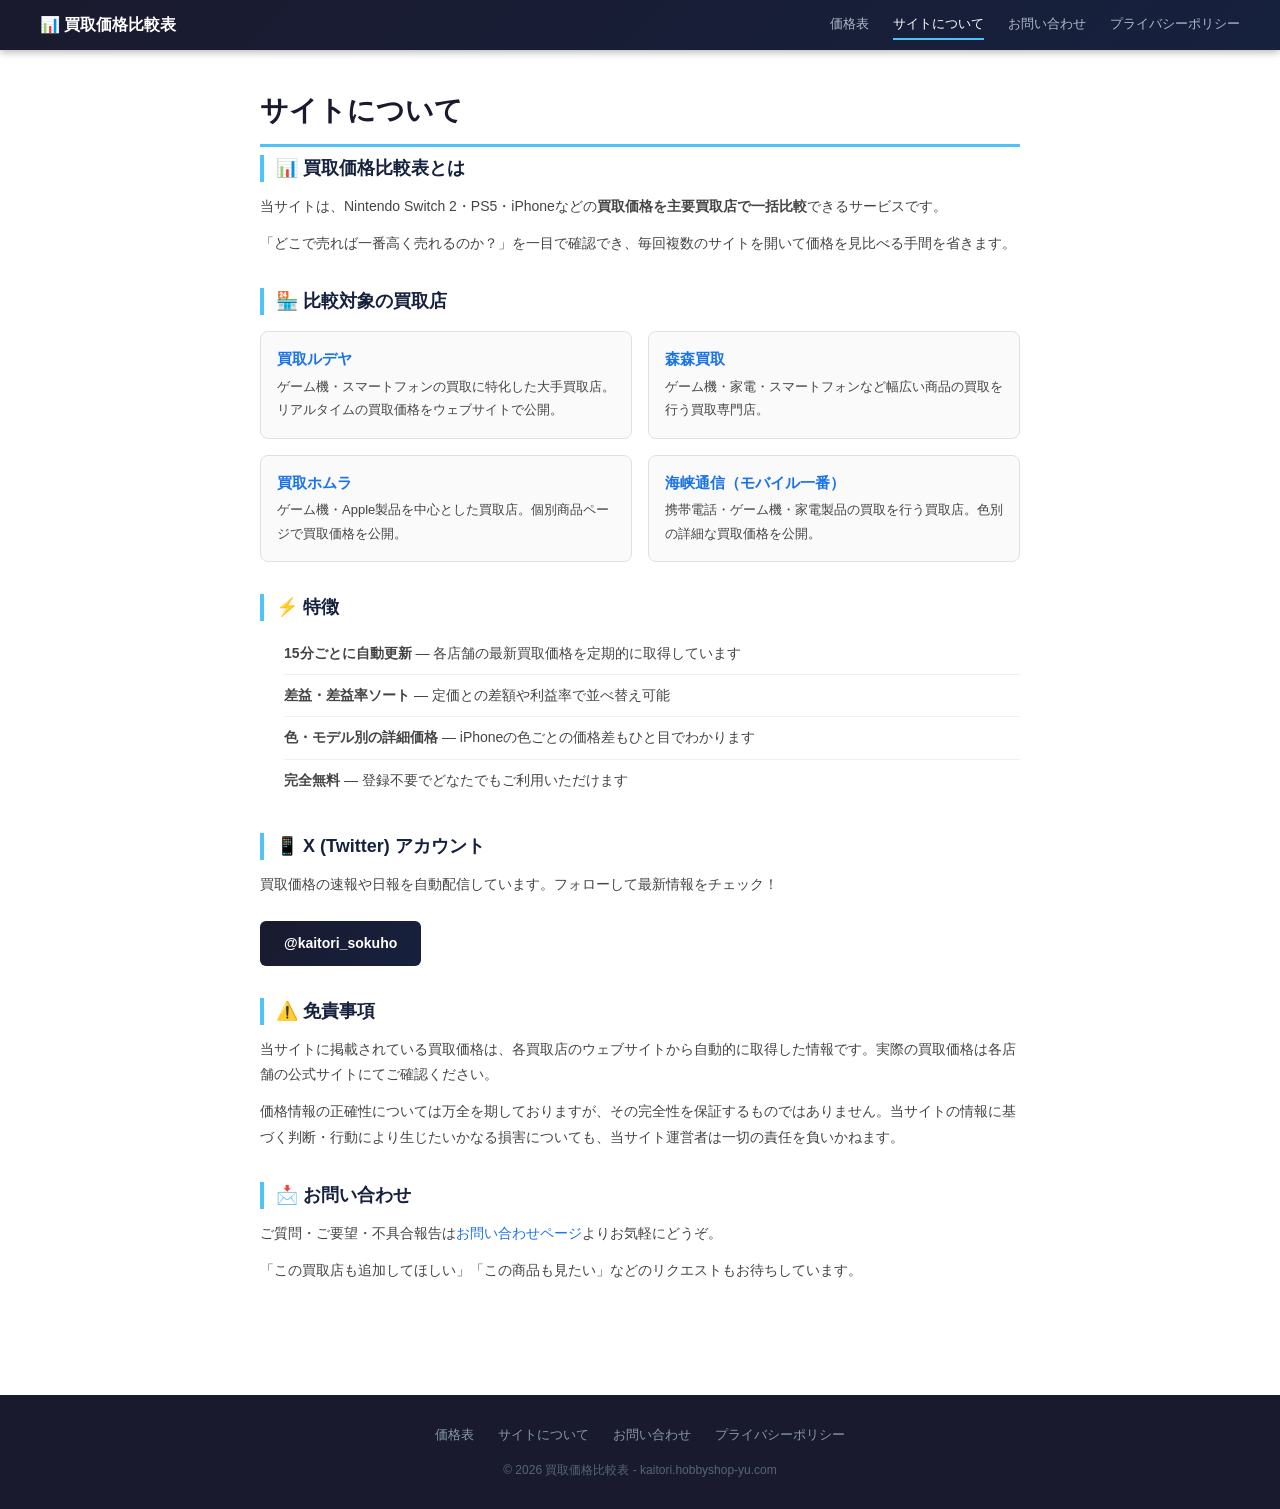
==== about.html @ fbbfe33f "Add privacy, contact, about pages + site navigation" ====
<!DOCTYPE html>
<html lang="ja">

<head>
    <meta charset="UTF-8">
    <meta name="viewport"
        content="width=1200, initial-scale=0.3, minimum-scale=0.2, maximum-scale=3.0, user-scalable=yes">
    <title>サイトについて | 買取価格比較表</title>
    <meta name="description" content="買取価格比較表について。Switch 2・PS5・iPhoneの最新買取価格を主要4店舗で自動比較するサービスです。">
    <link rel="stylesheet" href="style.css">
</head>

<body>
    <nav class="site-nav">
        <div class="nav-inner">
            <a href="index.html" class="nav-logo">📊 買取価格比較表</a>
            <div class="nav-links">
                <a href="index.html">価格表</a>
                <a href="about.html" class="active">サイトについて</a>
                <a href="contact.html">お問い合わせ</a>
                <a href="privacy.html">プライバシーポリシー</a>
            </div>
        </div>
    </nav>

    <main class="page-content">
        <h1>サイトについて</h1>

        <section>
            <h2>📊 買取価格比較表とは</h2>
            <p>当サイトは、Nintendo Switch 2・PS5・iPhoneなどの<strong>買取価格を主要買取店で一括比較</strong>できるサービスです。</p>
            <p>「どこで売れば一番高く売れるのか？」を一目で確認でき、毎回複数のサイトを開いて価格を見比べる手間を省きます。</p>
        </section>

        <section>
            <h2>🏪 比較対象の買取店</h2>
            <div class="shop-list">
                <div class="shop-item">
                    <h3><a href="https://kaitori-rudeya.com/" target="_blank" rel="noopener">買取ルデヤ</a></h3>
                    <p>ゲーム機・スマートフォンの買取に特化した大手買取店。リアルタイムの買取価格をウェブサイトで公開。</p>
                </div>
                <div class="shop-item">
                    <h3><a href="https://www.morimori-kaitori.jp/" target="_blank" rel="noopener">森森買取</a></h3>
                    <p>ゲーム機・家電・スマートフォンなど幅広い商品の買取を行う買取専門店。</p>
                </div>
                <div class="shop-item">
                    <h3><a href="https://kaitori-homura.com/" target="_blank" rel="noopener">買取ホムラ</a></h3>
                    <p>ゲーム機・Apple製品を中心とした買取店。個別商品ページで買取価格を公開。</p>
                </div>
                <div class="shop-item">
                    <h3><a href="https://www.mobile-ichiban.com/" target="_blank" rel="noopener">海峡通信（モバイル一番）</a></h3>
                    <p>携帯電話・ゲーム機・家電製品の買取を行う買取店。色別の詳細な買取価格を公開。</p>
                </div>
            </div>
        </section>

        <section>
            <h2>⚡ 特徴</h2>
            <ul class="feature-list">
                <li><strong>15分ごとに自動更新</strong> — 各店舗の最新買取価格を定期的に取得しています</li>
                <li><strong>差益・差益率ソート</strong> — 定価との差額や利益率で並べ替え可能</li>
                <li><strong>色・モデル別の詳細価格</strong> — iPhoneの色ごとの価格差もひと目でわかります</li>
                <li><strong>完全無料</strong> — 登録不要でどなたでもご利用いただけます</li>
            </ul>
        </section>

        <section>
            <h2>📱 X (Twitter) アカウント</h2>
            <p>買取価格の速報や日報を自動配信しています。フォローして最新情報をチェック！</p>
            <p><a href="https://x.com/kaitori_sokuho" target="_blank" rel="noopener"
                    class="contact-btn">@kaitori_sokuho</a></p>
        </section>

        <section>
            <h2>⚠️ 免責事項</h2>
            <p>当サイトに掲載されている買取価格は、各買取店のウェブサイトから自動的に取得した情報です。実際の買取価格は各店舗の公式サイトにてご確認ください。</p>
            <p>価格情報の正確性については万全を期しておりますが、その完全性を保証するものではありません。当サイトの情報に基づく判断・行動により生じたいかなる損害についても、当サイト運営者は一切の責任を負いかねます。</p>
        </section>

        <section>
            <h2>📩 お問い合わせ</h2>
            <p>ご質問・ご要望・不具合報告は<a href="contact.html">お問い合わせページ</a>よりお気軽にどうぞ。</p>
            <p>「この買取店も追加してほしい」「この商品も見たい」などのリクエストもお待ちしています。</p>
        </section>
    </main>

    <footer class="site-footer">
        <div class="footer-inner">
            <div class="footer-links">
                <a href="index.html">価格表</a>
                <a href="about.html">サイトについて</a>
                <a href="contact.html">お問い合わせ</a>
                <a href="privacy.html">プライバシーポリシー</a>
            </div>
            <p class="copyright">&copy; 2026 買取価格比較表 - kaitori.hobbyshop-yu.com</p>
        </div>
    </footer>
</body>

</html>
---- style.css ----
/* =============================================
   買取価格表 共通スタイル
   参考: is-checker.com iPhone買取価格表
   ============================================= */

/* --- Reset & Base --- */
*,
*::before,
*::after {
  box-sizing: border-box;
  margin: 0;
  padding: 0;
}

body {
  font-family: -apple-system, BlinkMacSystemFont, "Segoe UI", "Hiragino Kaku Gothic ProN", "Hiragino Sans", "Noto Sans JP", Meiryo, sans-serif;
  font-size: 13px;
  color: #333;
  background: #fff;
  line-height: 1.5;
}

a {
  color: #1a73e8;
  text-decoration: none;
}

a:hover {
  text-decoration: underline;
}

/* --- Page Header / Title --- */
.page-header {
  padding: 12px 16px 4px;
}

.page-header h1 {
  font-size: 18px;
  color: #d63384;
  font-weight: bold;
  margin-bottom: 2px;
}

.page-header .subtitle {
  font-size: 12px;
  color: #666;
}

/* --- Filter Bar --- */
.filter-bar {
  padding: 8px 16px;
  border-bottom: 1px solid #e0e0e0;
  background: #fff;
  position: sticky;
  top: 0;
  z-index: 100;
}

.filter-row {
  display: flex;
  flex-wrap: wrap;
  align-items: center;
  gap: 4px 12px;
  margin-bottom: 4px;
  font-size: 12px;
}

.filter-row:last-child {
  margin-bottom: 0;
}

.filter-row label {
  display: inline-flex;
  align-items: center;
  gap: 2px;
  cursor: pointer;
  white-space: nowrap;
  user-select: none;
}

.filter-row label input[type="checkbox"] {
  margin: 0;
  cursor: pointer;
}

.filter-label {
  font-weight: bold;
  color: #333;
  margin-right: 4px;
}

.filter-sep {
  color: #ccc;
  margin: 0 2px;
}

.btn-reset {
  float: right;
  font-size: 12px;
  color: #1a73e8;
  cursor: pointer;
  border: none;
  background: none;
  padding: 2px 8px;
}

.btn-reset:hover {
  text-decoration: underline;
}

/* --- Table Container --- */
.table-container {
  overflow-x: auto;
  overflow-y: visible;
  position: relative;
  width: 100%;
}

/* --- Price Table --- */
table.price-table {
  border-collapse: collapse;
  border-spacing: 0;
  width: max-content;
  min-width: 100%;
  font-size: 12.5px;
}

table.price-table th,
table.price-table td {
  border: 1px solid #d0d0d0;
  padding: 4px 6px;
  text-align: center;
  white-space: nowrap;
  vertical-align: middle;
}

/* --- Header Styles --- */
table.price-table thead {
  position: sticky;
  top: 0;
  z-index: 20;
}

table.price-table thead th {
  background: #f0f7f0;
  font-weight: bold;
  font-size: 12px;
  color: #333;
}

/* Store header row */
table.price-table thead tr:first-child th {
  padding: 6px 8px;
  border-bottom: none;
}

/* Time row */
table.price-table thead tr:nth-child(2) th {
  font-size: 10.5px;
  font-weight: normal;
  color: #666;
  padding: 2px 6px;
  background: #f8faf8;
}

/* --- Store Name Links --- */
.store-name {
  display: block;
  font-weight: bold;
  font-size: 12px;
  color: #333;
}

.store-links {
  display: block;
  font-size: 10px;
  margin-top: 1px;
}

.store-links a {
  color: #1a73e8;
  font-size: 10px;
}

/* Store time display */
.store-time {
  display: block;
  font-size: 10px;
  color: #888;
  font-weight: normal;
  margin-top: 1px;
}

/* Sortable header */
.sort-header {
  cursor: pointer;
  user-select: none;
  transition: background-color 0.15s;
}

.sort-header:hover {
  background-color: #d8ecd8 !important;
}

/* --- Left Sticky Columns --- */
.left-sticky-1,
.left-sticky-2,
.left-sticky-3,
.left-sticky-4,
.left-sticky-5 {
  position: sticky;
  z-index: 10;
  background: #fff;
}

/* In the header, raise z-index */
thead .left-sticky-1,
thead .left-sticky-2,
thead .left-sticky-3,
thead .left-sticky-4,
thead .left-sticky-5 {
  z-index: 25;
  background: #f0f7f0;
}

thead tr:nth-child(2) .left-sticky-1,
thead tr:nth-child(2) .left-sticky-2,
thead tr:nth-child(2) .left-sticky-3,
thead tr:nth-child(2) .left-sticky-4,
thead tr:nth-child(2) .left-sticky-5 {
  background: #f8faf8;
}

.left-sticky-1 {
  left: 0;
  min-width: 72px;
}

.left-sticky-2 {
  left: 72px;
  min-width: 60px;
}

.left-sticky-3 {
  left: 132px;
  min-width: 56px;
}

.left-sticky-4 {
  left: 188px;
  min-width: 68px;
}

.left-sticky-5 {
  left: 256px;
  min-width: 64px;
}

.left-sticky-5 {
  box-shadow: 2px 0 4px rgba(0, 0, 0, 0.06);
}

/* --- Model Row Colors --- */
/* Switch colors */
.row-switch2 td {
  background-color: #e7f0ff;
}

.row-switch2 .left-sticky-1,
.row-switch2 .left-sticky-2,
.row-switch2 .left-sticky-3,
.row-switch2 .left-sticky-4,
.row-switch2 .left-sticky-5 {
  background-color: #e7f0ff;
}

.row-oled td {
  background-color: #e9f8ee;
}

.row-oled .left-sticky-1,
.row-oled .left-sticky-2,
.row-oled .left-sticky-3,
.row-oled .left-sticky-4,
.row-oled .left-sticky-5 {
  background-color: #e9f8ee;
}

.row-standard td {
  background-color: #eef2f7;
}

.row-standard .left-sticky-1,
.row-standard .left-sticky-2,
.row-standard .left-sticky-3,
.row-standard .left-sticky-4,
.row-standard .left-sticky-5 {
  background-color: #eef2f7;
}

.row-lite td {
  background-color: #fef0f5;
}

.row-lite .left-sticky-1,
.row-lite .left-sticky-2,
.row-lite .left-sticky-3,
.row-lite .left-sticky-4,
.row-lite .left-sticky-5 {
  background-color: #fef0f5;
}

/* PS5 colors */
.row-pro td {
  background-color: #e7f0ff;
}

.row-pro .left-sticky-1,
.row-pro .left-sticky-2,
.row-pro .left-sticky-3,
.row-pro .left-sticky-4,
.row-pro .left-sticky-5 {
  background-color: #e7f0ff;
}

.row-disc td {
  background-color: #e9f8ee;
}

.row-disc .left-sticky-1,
.row-disc .left-sticky-2,
.row-disc .left-sticky-3,
.row-disc .left-sticky-4,
.row-disc .left-sticky-5 {
  background-color: #e9f8ee;
}

.row-digital td {
  background-color: #eef2f7;
}

.row-digital .left-sticky-1,
.row-digital .left-sticky-2,
.row-digital .left-sticky-3,
.row-digital .left-sticky-4,
.row-digital .left-sticky-5 {
  background-color: #eef2f7;
}

.row-limited td {
  background-color: #fef0f5;
}

.row-limited .left-sticky-1,
.row-limited .left-sticky-2,
.row-limited .left-sticky-3,
.row-limited .left-sticky-4,
.row-limited .left-sticky-5 {
  background-color: #fef0f5;
}

.row-portal td {
  background-color: #f3eefa;
}

.row-portal .left-sticky-1,
.row-portal .left-sticky-2,
.row-portal .left-sticky-3,
.row-portal .left-sticky-4,
.row-portal .left-sticky-5 {
  background-color: #f3eefa;
}

.row-jponly td {
  background-color: #fff8e7;
}

.row-jponly .left-sticky-1,
.row-jponly .left-sticky-2,
.row-jponly .left-sticky-3,
.row-jponly .left-sticky-4,
.row-jponly .left-sticky-5 {
  background-color: #fff8e7;
}

/* --- Price Cell Styles --- */
.price {
  font-weight: normal;
  font-variant-numeric: tabular-nums;
}

.is-best {
  font-weight: bold;
  color: #000;
}

.diff-gain {
  color: #d40000;
  font-size: 10.5px;
}

.diff-loss {
  color: #0067c0;
  font-size: 10.5px;
}

/* Margin column */
.margin-plus {
  color: #d40000;
  font-weight: bold;
}

.margin-minus {
  color: #0067c0;
  font-weight: bold;
}

/* Price change display */
.price-change {
  display: block;
  font-size: 10px;
  line-height: 1.2;
}

.price-change.up {
  color: #d40000;
}

.price-change.down {
  color: #0067c0;
}

/* --- Special Store Highlights --- */
.store-highlight {
  background-color: #f0eafa !important;
}

thead .store-highlight {
  background-color: #e8e0f6 !important;
}

/* --- Misc --- */
.text-right {
  text-align: right;
}

.text-left {
  text-align: left;
}

.text-small {
  font-size: 10.5px;
  color: #888;
}

/* Hidden rows/columns for filter */
tr.hidden-row {
  display: none !important;
}

.hidden-col {
  display: none !important;
}

/* --- Hover --- */
table.price-table tbody tr:hover td {
  background-color: rgba(255, 255, 200, 0.4) !important;
}

/* --- Footer --- */
.page-footer {
  padding: 16px;
  font-size: 11px;
  color: #999;
  text-align: center;
  border-top: 1px solid #e0e0e0;
  margin-top: 8px;
}

/* --- Print --- */
@media print {
  .filter-bar {
    display: none;
  }

  .left-sticky-1,
  .left-sticky-2,
  .left-sticky-3,
  .left-sticky-4,
  .left-sticky-5,
  .left-sticky-6 {
    position: static;
  }

  thead {
    position: static;
  }
}

/* --- Sort header cursor --- */
.sort-header {
  cursor: pointer;
  user-select: none;
}

.sort-header:hover {
  background: #e8e0f0 !important;
}

/* =============================================
   Navigation Bar
   ============================================= */
.site-nav {
  background: linear-gradient(135deg, #1a1a2e 0%, #16213e 100%);
  padding: 0 20px;
  position: sticky;
  top: 0;
  z-index: 1000;
  box-shadow: 0 2px 8px rgba(0, 0, 0, 0.3);
}

.nav-inner {
  max-width: 1200px;
  margin: 0 auto;
  display: flex;
  align-items: center;
  justify-content: space-between;
  height: 50px;
}

.nav-logo {
  color: #fff;
  font-size: 16px;
  font-weight: 700;
  text-decoration: none !important;
}

.nav-links {
  display: flex;
  gap: 24px;
}

.nav-links a {
  color: #b0b8c8;
  font-size: 13px;
  text-decoration: none;
  padding: 4px 0;
  border-bottom: 2px solid transparent;
  transition: color 0.2s, border-color 0.2s;
}

.nav-links a:hover,
.nav-links a.active {
  color: #fff;
  border-bottom-color: #4fc3f7;
  text-decoration: none;
}

/* =============================================
   Footer
   ============================================= */
.site-footer {
  background: #1a1a2e;
  color: #8899aa;
  padding: 30px 20px;
  margin-top: 40px;
}

.footer-inner {
  max-width: 1200px;
  margin: 0 auto;
  text-align: center;
}

.footer-links {
  display: flex;
  justify-content: center;
  gap: 24px;
  margin-bottom: 16px;
}

.footer-links a {
  color: #8899aa;
  font-size: 13px;
  text-decoration: none;
}

.footer-links a:hover {
  color: #fff;
}

.copyright {
  font-size: 12px;
  color: #556677;
}

/* =============================================
   Static Pages (Privacy, Contact, About)
   ============================================= */
.page-content {
  max-width: 800px;
  margin: 0 auto;
  padding: 40px 20px;
}

.page-content h1 {
  font-size: 28px;
  color: #1a1a2e;
  margin-bottom: 8px;
  border-bottom: 3px solid #4fc3f7;
  padding-bottom: 12px;
}

.page-content .updated {
  color: #888;
  font-size: 13px;
  margin-bottom: 32px;
}

.page-content section {
  margin-bottom: 32px;
}

.page-content h2 {
  font-size: 18px;
  color: #16213e;
  margin-bottom: 12px;
  padding-left: 12px;
  border-left: 4px solid #4fc3f7;
}

.page-content h3 {
  font-size: 15px;
  color: #333;
  margin-bottom: 8px;
}

.page-content p {
  font-size: 14px;
  line-height: 1.8;
  margin-bottom: 12px;
  color: #444;
}

.page-content ul {
  padding-left: 24px;
  margin-bottom: 12px;
}

.page-content li {
  font-size: 14px;
  line-height: 1.8;
  color: #444;
}

/* Contact page */
.contact-intro {
  margin-bottom: 32px;
}

.contact-examples {
  background: #f0f7ff;
  border: 1px solid #d0e4f7;
  border-radius: 8px;
  padding: 20px;
  margin-top: 16px;
}

.contact-examples ul {
  list-style: none;
  padding: 0;
}

.contact-examples li::before {
  content: "✔ ";
  color: #4fc3f7;
}

.contact-methods {
  display: flex;
  gap: 24px;
  margin-bottom: 32px;
}

.contact-card {
  flex: 1;
  background: #fafafa;
  border: 1px solid #e0e0e0;
  border-radius: 12px;
  padding: 24px;
  text-align: center;
}

.contact-card h2 {
  border: none;
  padding-left: 0;
  text-align: center;
}

.contact-btn {
  display: inline-block;
  background: linear-gradient(135deg, #1a1a2e, #16213e);
  color: #fff !important;
  padding: 10px 24px;
  border-radius: 6px;
  font-size: 14px;
  font-weight: 600;
  text-decoration: none !important;
  margin-top: 12px;
  transition: opacity 0.2s;
}

.contact-btn:hover {
  opacity: 0.85;
  text-decoration: none !important;
}

.contact-note {
  background: #fff8e1;
  border: 1px solid #ffe082;
  border-radius: 8px;
  padding: 16px;
}

/* About page */
.shop-list {
  display: grid;
  grid-template-columns: 1fr 1fr;
  gap: 16px;
  margin-top: 16px;
}

.shop-item {
  background: #fafafa;
  border: 1px solid #e0e0e0;
  border-radius: 8px;
  padding: 16px;
}

.shop-item h3 {
  margin-bottom: 4px;
}

.shop-item p {
  font-size: 13px;
  margin: 0;
}

.feature-list {
  list-style: none;
  padding: 0;
}

.feature-list li {
  padding: 8px 0;
  border-bottom: 1px solid #f0f0f0;
}

.feature-list li:last-child {
  border-bottom: none;
}
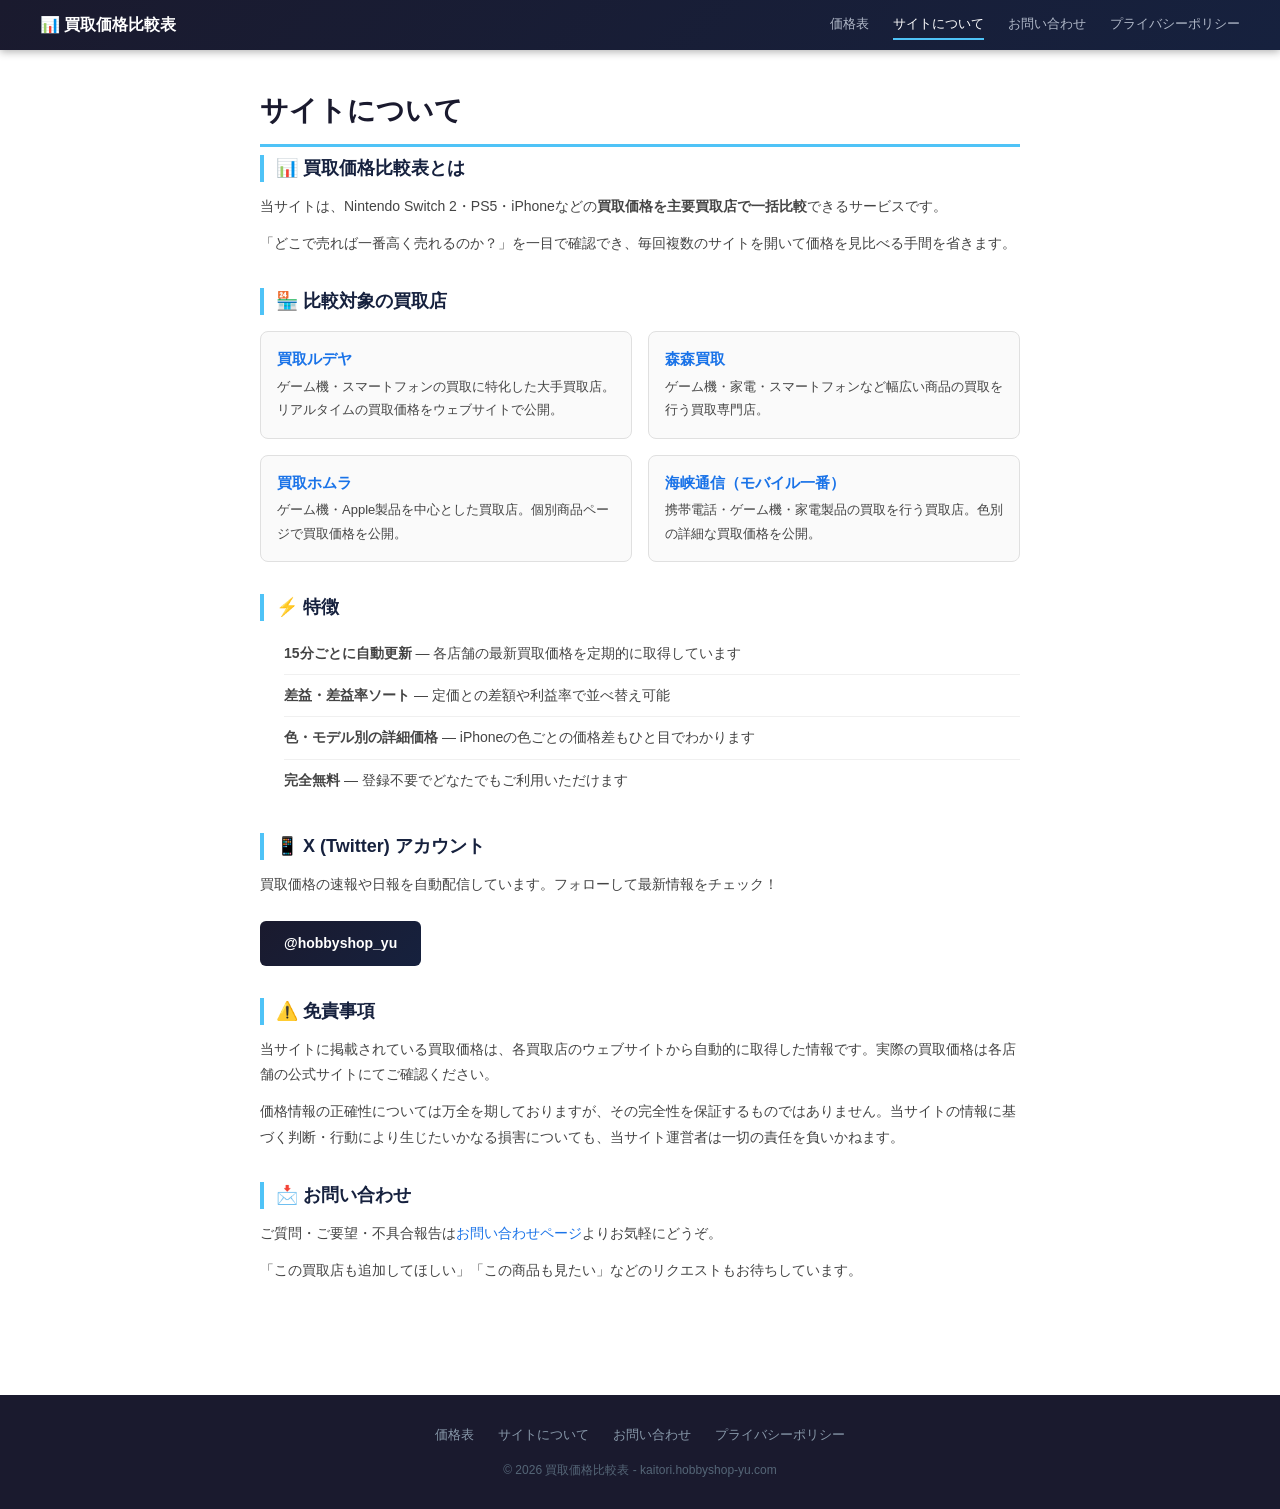
==== commit 2bb4ee99: "Update X account to @hobbyshop_yu" ====
--- a/about.html
+++ b/about.html
@@ -67,8 +67,8 @@
         <section>
             <h2>📱 X (Twitter) アカウント</h2>
             <p>買取価格の速報や日報を自動配信しています。フォローして最新情報をチェック！</p>
-            <p><a href="https://x.com/kaitori_sokuho" target="_blank" rel="noopener"
-                    class="contact-btn">@kaitori_sokuho</a></p>
+            <p><a href="https://x.com/hobbyshop_yu" target="_blank" rel="noopener" class="contact-btn">@hobbyshop_yu</a>
+            </p>
         </section>
 
         <section>
